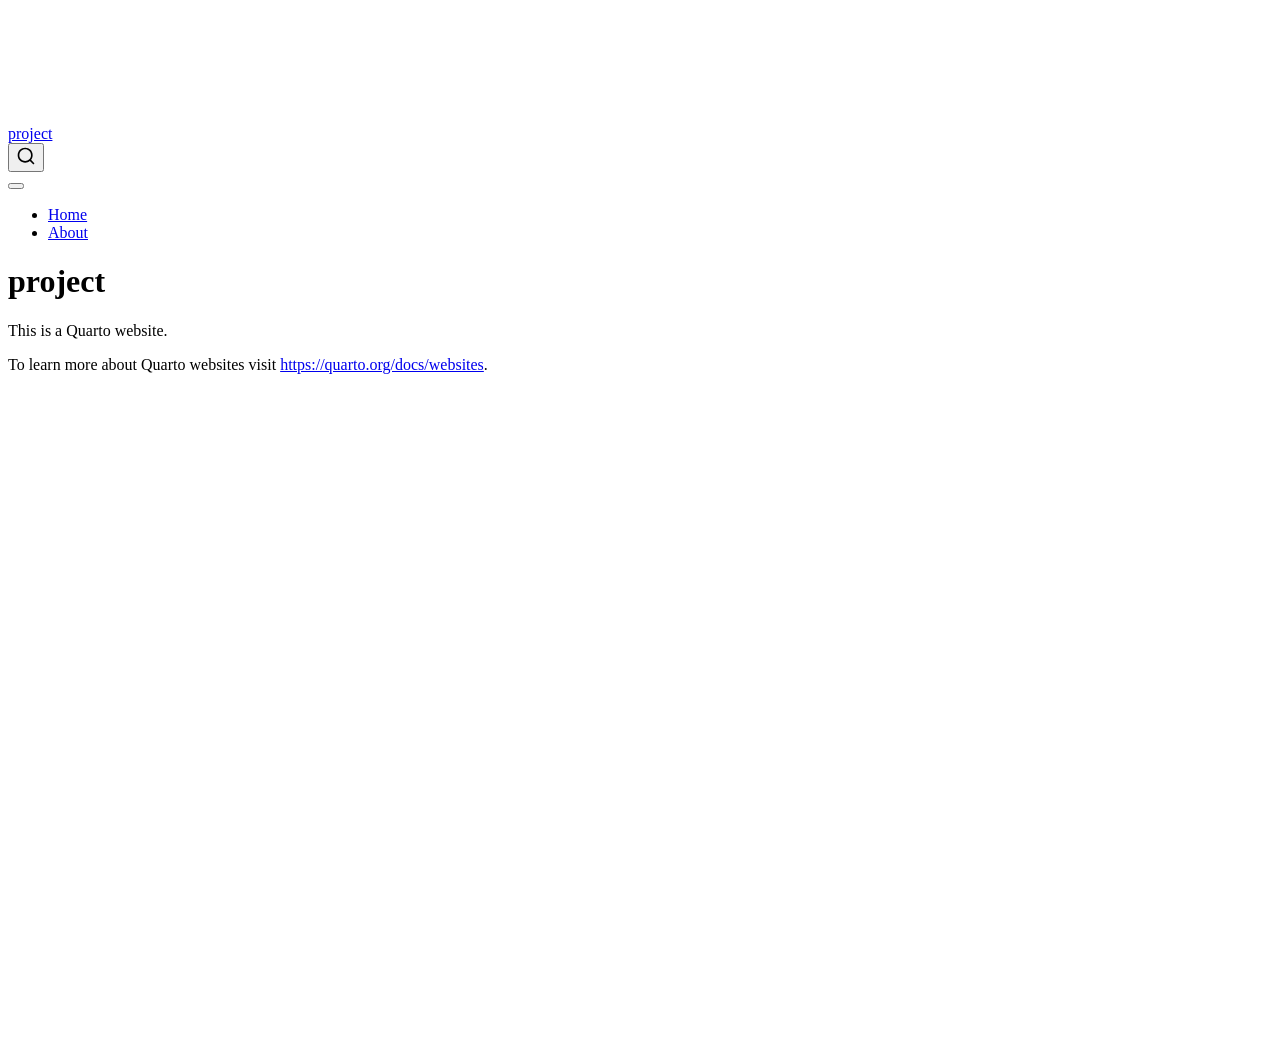
==== docs/index.html @ 8abe50e7 "inital commit" ====
<!DOCTYPE html>
<html xmlns="http://www.w3.org/1999/xhtml" lang="en" xml:lang="en"><head>

<meta charset="utf-8">
<meta name="generator" content="quarto-1.8.27">

<meta name="viewport" content="width=device-width, initial-scale=1.0, user-scalable=yes">


<title>project</title>
<style>
code{white-space: pre-wrap;}
span.smallcaps{font-variant: small-caps;}
div.columns{display: flex; gap: min(4vw, 1.5em);}
div.column{flex: auto; overflow-x: auto;}
div.hanging-indent{margin-left: 1.5em; text-indent: -1.5em;}
ul.task-list{list-style: none;}
ul.task-list li input[type="checkbox"] {
  width: 0.8em;
  margin: 0 0.8em 0.2em -1em; /* quarto-specific, see https://github.com/quarto-dev/quarto-cli/issues/4556 */ 
  vertical-align: middle;
}
</style>


<script src="site_libs/quarto-nav/quarto-nav.js"></script>
<script src="site_libs/quarto-nav/headroom.min.js"></script>
<script src="site_libs/clipboard/clipboard.min.js"></script>
<script src="site_libs/quarto-search/autocomplete.umd.js"></script>
<script src="site_libs/quarto-search/fuse.min.js"></script>
<script src="site_libs/quarto-search/quarto-search.js"></script>
<meta name="quarto:offset" content="./">
<script src="site_libs/quarto-html/quarto.js" type="module"></script>
<script src="site_libs/quarto-html/tabsets/tabsets.js" type="module"></script>
<script src="site_libs/quarto-html/axe/axe-check.js" type="module"></script>
<script src="site_libs/quarto-html/popper.min.js"></script>
<script src="site_libs/quarto-html/tippy.umd.min.js"></script>
<script src="site_libs/quarto-html/anchor.min.js"></script>
<link href="site_libs/quarto-html/tippy.css" rel="stylesheet">
<link href="site_libs/quarto-html/quarto-syntax-highlighting-ed96de9b727972fe78a7b5d16c58bf87.css" rel="stylesheet" id="quarto-text-highlighting-styles">
<script src="site_libs/bootstrap/bootstrap.min.js"></script>
<link href="site_libs/bootstrap/bootstrap-icons.css" rel="stylesheet">
<link href="site_libs/bootstrap/bootstrap-c82218b12ac0f327fa8bd7d074ce2147.min.css" rel="stylesheet" append-hash="true" id="quarto-bootstrap" data-mode="light">
<script id="quarto-search-options" type="application/json">{
  "location": "navbar",
  "copy-button": false,
  "collapse-after": 3,
  "panel-placement": "end",
  "type": "overlay",
  "limit": 50,
  "keyboard-shortcut": [
    "f",
    "/",
    "s"
  ],
  "show-item-context": false,
  "language": {
    "search-no-results-text": "No results",
    "search-matching-documents-text": "matching documents",
    "search-copy-link-title": "Copy link to search",
    "search-hide-matches-text": "Hide additional matches",
    "search-more-match-text": "more match in this document",
    "search-more-matches-text": "more matches in this document",
    "search-clear-button-title": "Clear",
    "search-text-placeholder": "",
    "search-detached-cancel-button-title": "Cancel",
    "search-submit-button-title": "Submit",
    "search-label": "Search"
  }
}</script>


<link rel="stylesheet" href="styles.css">
</head>

<body class="nav-fixed quarto-light">

<div id="quarto-search-results"></div>
  <header id="quarto-header" class="headroom fixed-top">
    <nav class="navbar navbar-expand-lg " data-bs-theme="dark">
      <div class="navbar-container container-fluid">
      <div class="navbar-brand-container mx-auto">
    <a class="navbar-brand" href="./index.html">
    <span class="navbar-title">project</span>
    </a>
  </div>
            <div id="quarto-search" class="" title="Search"></div>
          <button class="navbar-toggler" type="button" data-bs-toggle="collapse" data-bs-target="#navbarCollapse" aria-controls="navbarCollapse" role="menu" aria-expanded="false" aria-label="Toggle navigation" onclick="if (window.quartoToggleHeadroom) { window.quartoToggleHeadroom(); }">
  <span class="navbar-toggler-icon"></span>
</button>
          <div class="collapse navbar-collapse" id="navbarCollapse">
            <ul class="navbar-nav navbar-nav-scroll me-auto">
  <li class="nav-item">
    <a class="nav-link active" href="./index.html" aria-current="page"> 
<span class="menu-text">Home</span></a>
  </li>  
  <li class="nav-item">
    <a class="nav-link" href="./about.html"> 
<span class="menu-text">About</span></a>
  </li>  
</ul>
          </div> <!-- /navcollapse -->
            <div class="quarto-navbar-tools">
</div>
      </div> <!-- /container-fluid -->
    </nav>
</header>
<!-- content -->
<div id="quarto-content" class="quarto-container page-columns page-rows-contents page-layout-article page-navbar">
<!-- sidebar -->
<!-- margin-sidebar -->
    <div id="quarto-margin-sidebar" class="sidebar margin-sidebar zindex-bottom">
        
    </div>
<!-- main -->
<main class="content" id="quarto-document-content">

<header id="title-block-header" class="quarto-title-block default">
<div class="quarto-title">
<h1 class="title">project</h1>
</div>



<div class="quarto-title-meta">

    
  
    
  </div>
  


</header>


<p>This is a Quarto website.</p>
<p>To learn more about Quarto websites visit <a href="https://quarto.org/docs/websites" class="uri">https://quarto.org/docs/websites</a>.</p>



</main> <!-- /main -->
<script id="quarto-html-after-body" type="application/javascript">
  window.document.addEventListener("DOMContentLoaded", function (event) {
    const icon = "";
    const anchorJS = new window.AnchorJS();
    anchorJS.options = {
      placement: 'right',
      icon: icon
    };
    anchorJS.add('.anchored');
    const isCodeAnnotation = (el) => {
      for (const clz of el.classList) {
        if (clz.startsWith('code-annotation-')) {                     
          return true;
        }
      }
      return false;
    }
    const onCopySuccess = function(e) {
      // button target
      const button = e.trigger;
      // don't keep focus
      button.blur();
      // flash "checked"
      button.classList.add('code-copy-button-checked');
      var currentTitle = button.getAttribute("title");
      button.setAttribute("title", "Copied!");
      let tooltip;
      if (window.bootstrap) {
        button.setAttribute("data-bs-toggle", "tooltip");
        button.setAttribute("data-bs-placement", "left");
        button.setAttribute("data-bs-title", "Copied!");
        tooltip = new bootstrap.Tooltip(button, 
          { trigger: "manual", 
            customClass: "code-copy-button-tooltip",
            offset: [0, -8]});
        tooltip.show();    
      }
      setTimeout(function() {
        if (tooltip) {
          tooltip.hide();
          button.removeAttribute("data-bs-title");
          button.removeAttribute("data-bs-toggle");
          button.removeAttribute("data-bs-placement");
        }
        button.setAttribute("title", currentTitle);
        button.classList.remove('code-copy-button-checked');
      }, 1000);
      // clear code selection
      e.clearSelection();
    }
    const getTextToCopy = function(trigger) {
      const outerScaffold = trigger.parentElement.cloneNode(true);
      const codeEl = outerScaffold.querySelector('code');
      for (const childEl of codeEl.children) {
        if (isCodeAnnotation(childEl)) {
          childEl.remove();
        }
      }
      return codeEl.innerText;
    }
    const clipboard = new window.ClipboardJS('.code-copy-button:not([data-in-quarto-modal])', {
      text: getTextToCopy
    });
    clipboard.on('success', onCopySuccess);
    if (window.document.getElementById('quarto-embedded-source-code-modal')) {
      const clipboardModal = new window.ClipboardJS('.code-copy-button[data-in-quarto-modal]', {
        text: getTextToCopy,
        container: window.document.getElementById('quarto-embedded-source-code-modal')
      });
      clipboardModal.on('success', onCopySuccess);
    }
      var localhostRegex = new RegExp(/^(?:http|https):\/\/localhost\:?[0-9]*\//);
      var mailtoRegex = new RegExp(/^mailto:/);
        var filterRegex = new RegExp('/' + window.location.host + '/');
      var isInternal = (href) => {
          return filterRegex.test(href) || localhostRegex.test(href) || mailtoRegex.test(href);
      }
      // Inspect non-navigation links and adorn them if external
     var links = window.document.querySelectorAll('a[href]:not(.nav-link):not(.navbar-brand):not(.toc-action):not(.sidebar-link):not(.sidebar-item-toggle):not(.pagination-link):not(.no-external):not([aria-hidden]):not(.dropdown-item):not(.quarto-navigation-tool):not(.about-link)');
      for (var i=0; i<links.length; i++) {
        const link = links[i];
        if (!isInternal(link.href)) {
          // undo the damage that might have been done by quarto-nav.js in the case of
          // links that we want to consider external
          if (link.dataset.originalHref !== undefined) {
            link.href = link.dataset.originalHref;
          }
        }
      }
    function tippyHover(el, contentFn, onTriggerFn, onUntriggerFn) {
      const config = {
        allowHTML: true,
        maxWidth: 500,
        delay: 100,
        arrow: false,
        appendTo: function(el) {
            return el.parentElement;
        },
        interactive: true,
        interactiveBorder: 10,
        theme: 'quarto',
        placement: 'bottom-start',
      };
      if (contentFn) {
        config.content = contentFn;
      }
      if (onTriggerFn) {
        config.onTrigger = onTriggerFn;
      }
      if (onUntriggerFn) {
        config.onUntrigger = onUntriggerFn;
      }
      window.tippy(el, config); 
    }
    const noterefs = window.document.querySelectorAll('a[role="doc-noteref"]');
    for (var i=0; i<noterefs.length; i++) {
      const ref = noterefs[i];
      tippyHover(ref, function() {
        // use id or data attribute instead here
        let href = ref.getAttribute('data-footnote-href') || ref.getAttribute('href');
        try { href = new URL(href).hash; } catch {}
        const id = href.replace(/^#\/?/, "");
        const note = window.document.getElementById(id);
        if (note) {
          return note.innerHTML;
        } else {
          return "";
        }
      });
    }
    const xrefs = window.document.querySelectorAll('a.quarto-xref');
    const processXRef = (id, note) => {
      // Strip column container classes
      const stripColumnClz = (el) => {
        el.classList.remove("page-full", "page-columns");
        if (el.children) {
          for (const child of el.children) {
            stripColumnClz(child);
          }
        }
      }
      stripColumnClz(note)
      if (id === null || id.startsWith('sec-')) {
        // Special case sections, only their first couple elements
        const container = document.createElement("div");
        if (note.children && note.children.length > 2) {
          container.appendChild(note.children[0].cloneNode(true));
          for (let i = 1; i < note.children.length; i++) {
            const child = note.children[i];
            if (child.tagName === "P" && child.innerText === "") {
              continue;
            } else {
              container.appendChild(child.cloneNode(true));
              break;
            }
          }
          if (window.Quarto?.typesetMath) {
            window.Quarto.typesetMath(container);
          }
          return container.innerHTML
        } else {
          if (window.Quarto?.typesetMath) {
            window.Quarto.typesetMath(note);
          }
          return note.innerHTML;
        }
      } else {
        // Remove any anchor links if they are present
        const anchorLink = note.querySelector('a.anchorjs-link');
        if (anchorLink) {
          anchorLink.remove();
        }
        if (window.Quarto?.typesetMath) {
          window.Quarto.typesetMath(note);
        }
        if (note.classList.contains("callout")) {
          return note.outerHTML;
        } else {
          return note.innerHTML;
        }
      }
    }
    for (var i=0; i<xrefs.length; i++) {
      const xref = xrefs[i];
      tippyHover(xref, undefined, function(instance) {
        instance.disable();
        let url = xref.getAttribute('href');
        let hash = undefined; 
        if (url.startsWith('#')) {
          hash = url;
        } else {
          try { hash = new URL(url).hash; } catch {}
        }
        if (hash) {
          const id = hash.replace(/^#\/?/, "");
          const note = window.document.getElementById(id);
          if (note !== null) {
            try {
              const html = processXRef(id, note.cloneNode(true));
              instance.setContent(html);
            } finally {
              instance.enable();
              instance.show();
            }
          } else {
            // See if we can fetch this
            fetch(url.split('#')[0])
            .then(res => res.text())
            .then(html => {
              const parser = new DOMParser();
              const htmlDoc = parser.parseFromString(html, "text/html");
              const note = htmlDoc.getElementById(id);
              if (note !== null) {
                const html = processXRef(id, note);
                instance.setContent(html);
              } 
            }).finally(() => {
              instance.enable();
              instance.show();
            });
          }
        } else {
          // See if we can fetch a full url (with no hash to target)
          // This is a special case and we should probably do some content thinning / targeting
          fetch(url)
          .then(res => res.text())
          .then(html => {
            const parser = new DOMParser();
            const htmlDoc = parser.parseFromString(html, "text/html");
            const note = htmlDoc.querySelector('main.content');
            if (note !== null) {
              // This should only happen for chapter cross references
              // (since there is no id in the URL)
              // remove the first header
              if (note.children.length > 0 && note.children[0].tagName === "HEADER") {
                note.children[0].remove();
              }
              const html = processXRef(null, note);
              instance.setContent(html);
            } 
          }).finally(() => {
            instance.enable();
            instance.show();
          });
        }
      }, function(instance) {
      });
    }
        let selectedAnnoteEl;
        const selectorForAnnotation = ( cell, annotation) => {
          let cellAttr = 'data-code-cell="' + cell + '"';
          let lineAttr = 'data-code-annotation="' +  annotation + '"';
          const selector = 'span[' + cellAttr + '][' + lineAttr + ']';
          return selector;
        }
        const selectCodeLines = (annoteEl) => {
          const doc = window.document;
          const targetCell = annoteEl.getAttribute("data-target-cell");
          const targetAnnotation = annoteEl.getAttribute("data-target-annotation");
          const annoteSpan = window.document.querySelector(selectorForAnnotation(targetCell, targetAnnotation));
          const lines = annoteSpan.getAttribute("data-code-lines").split(",");
          const lineIds = lines.map((line) => {
            return targetCell + "-" + line;
          })
          let top = null;
          let height = null;
          let parent = null;
          if (lineIds.length > 0) {
              //compute the position of the single el (top and bottom and make a div)
              const el = window.document.getElementById(lineIds[0]);
              top = el.offsetTop;
              height = el.offsetHeight;
              parent = el.parentElement.parentElement;
            if (lineIds.length > 1) {
              const lastEl = window.document.getElementById(lineIds[lineIds.length - 1]);
              const bottom = lastEl.offsetTop + lastEl.offsetHeight;
              height = bottom - top;
            }
            if (top !== null && height !== null && parent !== null) {
              // cook up a div (if necessary) and position it 
              let div = window.document.getElementById("code-annotation-line-highlight");
              if (div === null) {
                div = window.document.createElement("div");
                div.setAttribute("id", "code-annotation-line-highlight");
                div.style.position = 'absolute';
                parent.appendChild(div);
              }
              div.style.top = top - 2 + "px";
              div.style.height = height + 4 + "px";
              div.style.left = 0;
              let gutterDiv = window.document.getElementById("code-annotation-line-highlight-gutter");
              if (gutterDiv === null) {
                gutterDiv = window.document.createElement("div");
                gutterDiv.setAttribute("id", "code-annotation-line-highlight-gutter");
                gutterDiv.style.position = 'absolute';
                const codeCell = window.document.getElementById(targetCell);
                const gutter = codeCell.querySelector('.code-annotation-gutter');
                gutter.appendChild(gutterDiv);
              }
              gutterDiv.style.top = top - 2 + "px";
              gutterDiv.style.height = height + 4 + "px";
            }
            selectedAnnoteEl = annoteEl;
          }
        };
        const unselectCodeLines = () => {
          const elementsIds = ["code-annotation-line-highlight", "code-annotation-line-highlight-gutter"];
          elementsIds.forEach((elId) => {
            const div = window.document.getElementById(elId);
            if (div) {
              div.remove();
            }
          });
          selectedAnnoteEl = undefined;
        };
          // Handle positioning of the toggle
      window.addEventListener(
        "resize",
        throttle(() => {
          elRect = undefined;
          if (selectedAnnoteEl) {
            selectCodeLines(selectedAnnoteEl);
          }
        }, 10)
      );
      function throttle(fn, ms) {
      let throttle = false;
      let timer;
        return (...args) => {
          if(!throttle) { // first call gets through
              fn.apply(this, args);
              throttle = true;
          } else { // all the others get throttled
              if(timer) clearTimeout(timer); // cancel #2
              timer = setTimeout(() => {
                fn.apply(this, args);
                timer = throttle = false;
              }, ms);
          }
        };
      }
        // Attach click handler to the DT
        const annoteDls = window.document.querySelectorAll('dt[data-target-cell]');
        for (const annoteDlNode of annoteDls) {
          annoteDlNode.addEventListener('click', (event) => {
            const clickedEl = event.target;
            if (clickedEl !== selectedAnnoteEl) {
              unselectCodeLines();
              const activeEl = window.document.querySelector('dt[data-target-cell].code-annotation-active');
              if (activeEl) {
                activeEl.classList.remove('code-annotation-active');
              }
              selectCodeLines(clickedEl);
              clickedEl.classList.add('code-annotation-active');
            } else {
              // Unselect the line
              unselectCodeLines();
              clickedEl.classList.remove('code-annotation-active');
            }
          });
        }
    const findCites = (el) => {
      const parentEl = el.parentElement;
      if (parentEl) {
        const cites = parentEl.dataset.cites;
        if (cites) {
          return {
            el,
            cites: cites.split(' ')
          };
        } else {
          return findCites(el.parentElement)
        }
      } else {
        return undefined;
      }
    };
    var bibliorefs = window.document.querySelectorAll('a[role="doc-biblioref"]');
    for (var i=0; i<bibliorefs.length; i++) {
      const ref = bibliorefs[i];
      const citeInfo = findCites(ref);
      if (citeInfo) {
        tippyHover(citeInfo.el, function() {
          var popup = window.document.createElement('div');
          citeInfo.cites.forEach(function(cite) {
            var citeDiv = window.document.createElement('div');
            citeDiv.classList.add('hanging-indent');
            citeDiv.classList.add('csl-entry');
            var biblioDiv = window.document.getElementById('ref-' + cite);
            if (biblioDiv) {
              citeDiv.innerHTML = biblioDiv.innerHTML;
            }
            popup.appendChild(citeDiv);
          });
          return popup.innerHTML;
        });
      }
    }
  });
  </script>
</div> <!-- /content -->




</body></html>
---- docs/site_libs/quarto-html/tippy.css ----
.tippy-box[data-animation=fade][data-state=hidden]{opacity:0}[data-tippy-root]{max-width:calc(100vw - 10px)}.tippy-box{position:relative;background-color:#333;color:#fff;border-radius:4px;font-size:14px;line-height:1.4;white-space:normal;outline:0;transition-property:transform,visibility,opacity}.tippy-box[data-placement^=top]>.tippy-arrow{bottom:0}.tippy-box[data-placement^=top]>.tippy-arrow:before{bottom:-7px;left:0;border-width:8px 8px 0;border-top-color:initial;transform-origin:center top}.tippy-box[data-placement^=bottom]>.tippy-arrow{top:0}.tippy-box[data-placement^=bottom]>.tippy-arrow:before{top:-7px;left:0;border-width:0 8px 8px;border-bottom-color:initial;transform-origin:center bottom}.tippy-box[data-placement^=left]>.tippy-arrow{right:0}.tippy-box[data-placement^=left]>.tippy-arrow:before{border-width:8px 0 8px 8px;border-left-color:initial;right:-7px;transform-origin:center left}.tippy-box[data-placement^=right]>.tippy-arrow{left:0}.tippy-box[data-placement^=right]>.tippy-arrow:before{left:-7px;border-width:8px 8px 8px 0;border-right-color:initial;transform-origin:center right}.tippy-box[data-inertia][data-state=visible]{transition-timing-function:cubic-bezier(.54,1.5,.38,1.11)}.tippy-arrow{width:16px;height:16px;color:#333}.tippy-arrow:before{content:"";position:absolute;border-color:transparent;border-style:solid}.tippy-content{position:relative;padding:5px 9px;z-index:1}
---- docs/site_libs/quarto-html/quarto-syntax-highlighting-ed96de9b727972fe78a7b5d16c58bf87.css ----
/* quarto syntax highlight colors */
:root {
  --quarto-hl-ot-color: #003B4F;
  --quarto-hl-at-color: #657422;
  --quarto-hl-ss-color: #20794D;
  --quarto-hl-an-color: #5E5E5E;
  --quarto-hl-fu-color: #4758AB;
  --quarto-hl-st-color: #20794D;
  --quarto-hl-cf-color: #003B4F;
  --quarto-hl-op-color: #5E5E5E;
  --quarto-hl-er-color: #AD0000;
  --quarto-hl-bn-color: #AD0000;
  --quarto-hl-al-color: #AD0000;
  --quarto-hl-va-color: #111111;
  --quarto-hl-bu-color: inherit;
  --quarto-hl-ex-color: inherit;
  --quarto-hl-pp-color: #AD0000;
  --quarto-hl-in-color: #5E5E5E;
  --quarto-hl-vs-color: #20794D;
  --quarto-hl-wa-color: #5E5E5E;
  --quarto-hl-do-color: #5E5E5E;
  --quarto-hl-im-color: #00769E;
  --quarto-hl-ch-color: #20794D;
  --quarto-hl-dt-color: #AD0000;
  --quarto-hl-fl-color: #AD0000;
  --quarto-hl-co-color: #5E5E5E;
  --quarto-hl-cv-color: #5E5E5E;
  --quarto-hl-cn-color: #8f5902;
  --quarto-hl-sc-color: #5E5E5E;
  --quarto-hl-dv-color: #AD0000;
  --quarto-hl-kw-color: #003B4F;
}

/* other quarto variables */
:root {
  --quarto-font-monospace: SFMono-Regular, Menlo, Monaco, Consolas, "Liberation Mono", "Courier New", monospace;
}

/* syntax highlight based on Pandoc's rules */
pre > code.sourceCode > span {
  color: #003B4F;
}

code.sourceCode > span {
  color: #003B4F;
}

div.sourceCode,
div.sourceCode pre.sourceCode {
  color: #003B4F;
}

/* Normal */
code span {
  color: #003B4F;
}

/* Alert */
code span.al {
  color: #AD0000;
  font-style: inherit;
}

/* Annotation */
code span.an {
  color: #5E5E5E;
  font-style: inherit;
}

/* Attribute */
code span.at {
  color: #657422;
  font-style: inherit;
}

/* BaseN */
code span.bn {
  color: #AD0000;
  font-style: inherit;
}

/* BuiltIn */
code span.bu {
  font-style: inherit;
}

/* ControlFlow */
code span.cf {
  color: #003B4F;
  font-weight: bold;
  font-style: inherit;
}

/* Char */
code span.ch {
  color: #20794D;
  font-style: inherit;
}

/* Constant */
code span.cn {
  color: #8f5902;
  font-style: inherit;
}

/* Comment */
code span.co {
  color: #5E5E5E;
  font-style: inherit;
}

/* CommentVar */
code span.cv {
  color: #5E5E5E;
  font-style: italic;
}

/* Documentation */
code span.do {
  color: #5E5E5E;
  font-style: italic;
}

/* DataType */
code span.dt {
  color: #AD0000;
  font-style: inherit;
}

/* DecVal */
code span.dv {
  color: #AD0000;
  font-style: inherit;
}

/* Error */
code span.er {
  color: #AD0000;
  font-style: inherit;
}

/* Extension */
code span.ex {
  font-style: inherit;
}

/* Float */
code span.fl {
  color: #AD0000;
  font-style: inherit;
}

/* Function */
code span.fu {
  color: #4758AB;
  font-style: inherit;
}

/* Import */
code span.im {
  color: #00769E;
  font-style: inherit;
}

/* Information */
code span.in {
  color: #5E5E5E;
  font-style: inherit;
}

/* Keyword */
code span.kw {
  color: #003B4F;
  font-weight: bold;
  font-style: inherit;
}

/* Operator */
code span.op {
  color: #5E5E5E;
  font-style: inherit;
}

/* Other */
code span.ot {
  color: #003B4F;
  font-style: inherit;
}

/* Preprocessor */
code span.pp {
  color: #AD0000;
  font-style: inherit;
}

/* SpecialChar */
code span.sc {
  color: #5E5E5E;
  font-style: inherit;
}

/* SpecialString */
code span.ss {
  color: #20794D;
  font-style: inherit;
}

/* String */
code span.st {
  color: #20794D;
  font-style: inherit;
}

/* Variable */
code span.va {
  color: #111111;
  font-style: inherit;
}

/* VerbatimString */
code span.vs {
  color: #20794D;
  font-style: inherit;
}

/* Warning */
code span.wa {
  color: #5E5E5E;
  font-style: italic;
}

.prevent-inlining {
  content: "</";
}

/*# sourceMappingURL=0920dd6d7437995b8cdf7429764427b1.css.map */
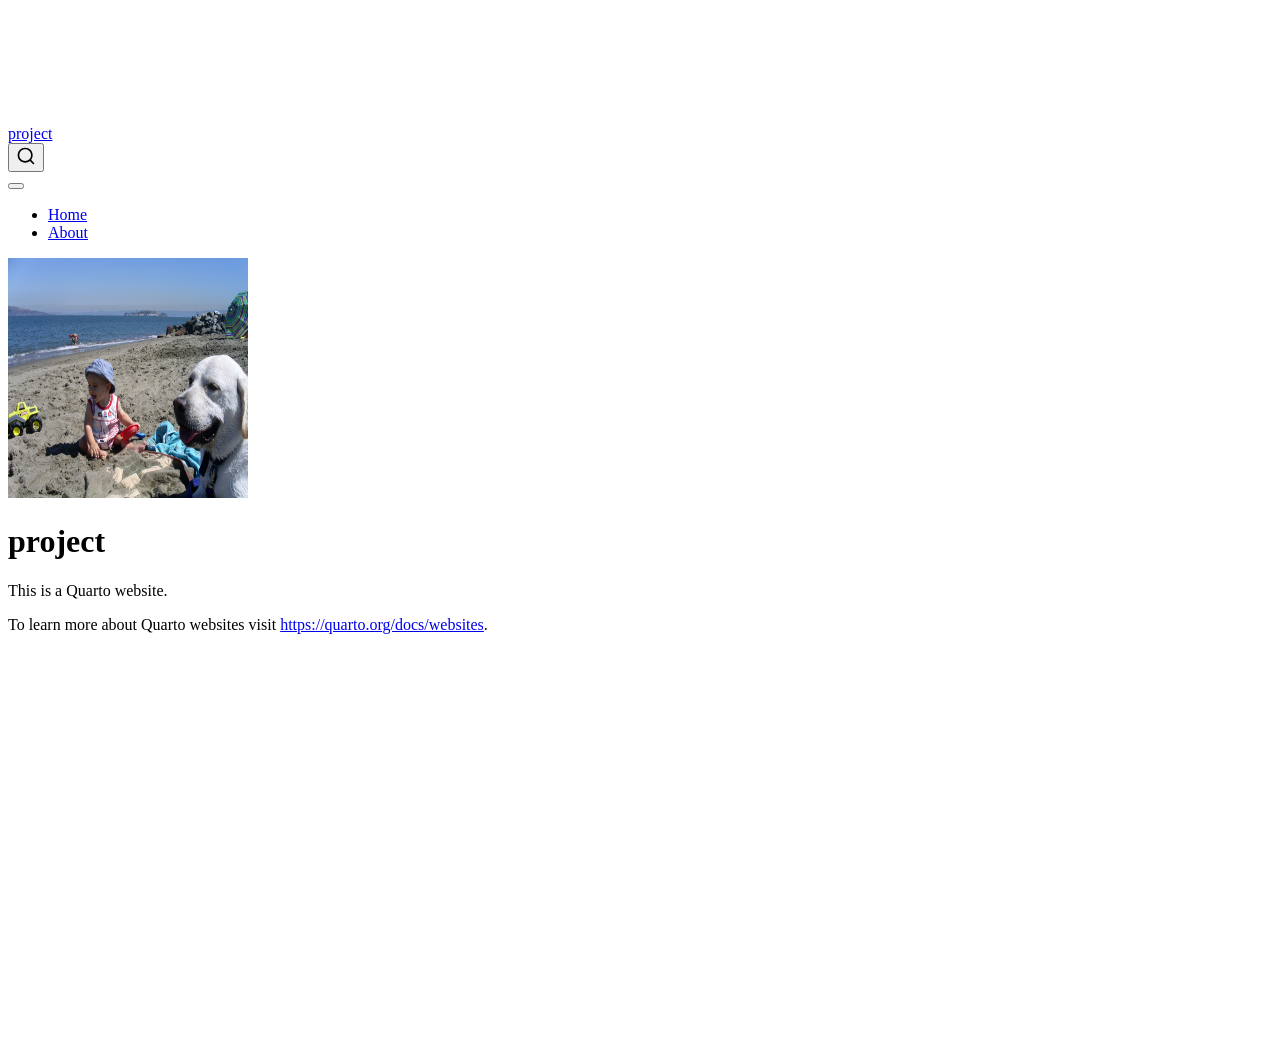
==== commit caae3ab5: "formatting image" ====
--- a/docs/index.html
+++ b/docs/index.html
@@ -35,7 +35,6 @@
 <script src="site_libs/quarto-html/axe/axe-check.js" type="module"></script>
 <script src="site_libs/quarto-html/popper.min.js"></script>
 <script src="site_libs/quarto-html/tippy.umd.min.js"></script>
-<script src="site_libs/quarto-html/anchor.min.js"></script>
 <link href="site_libs/quarto-html/tippy.css" rel="stylesheet">
 <link href="site_libs/quarto-html/quarto-syntax-highlighting-ed96de9b727972fe78a7b5d16c58bf87.css" rel="stylesheet" id="quarto-text-highlighting-styles">
 <script src="site_libs/bootstrap/bootstrap.min.js"></script>
@@ -73,7 +72,7 @@
 <link rel="stylesheet" href="styles.css">
 </head>
 
-<body class="nav-fixed quarto-light">
+<body class="nav-fixed fullcontent quarto-light">
 
 <div id="quarto-search-results"></div>
   <header id="quarto-header" class="headroom fixed-top">
@@ -109,46 +108,27 @@
 <div id="quarto-content" class="quarto-container page-columns page-rows-contents page-layout-article page-navbar">
 <!-- sidebar -->
 <!-- margin-sidebar -->
-    <div id="quarto-margin-sidebar" class="sidebar margin-sidebar zindex-bottom">
-        
-    </div>
+    
 <!-- main -->
-<main class="content" id="quarto-document-content">
-
-<header id="title-block-header" class="quarto-title-block default">
+<div class="quarto-about-jolla">
+  <img src="images/IMG_0314.JPG" class="about-image
+  round " style="height: 15em; width: 15em;">
+ <header id="title-block-header" class="quarto-title-block default">
 <div class="quarto-title">
 <h1 class="title">project</h1>
 </div>
-
-
-
 <div class="quarto-title-meta">
-
-    
-  
-    
   </div>
-  
-
-
-</header>
-
-
+</header><main class="content" id="quarto-document-content">
 <p>This is a Quarto website.</p>
 <p>To learn more about Quarto websites visit <a href="https://quarto.org/docs/websites" class="uri">https://quarto.org/docs/websites</a>.</p>
 
 
-
-</main> <!-- /main -->
+</main>  
+</div>
+ <!-- /main -->
 <script id="quarto-html-after-body" type="application/javascript">
   window.document.addEventListener("DOMContentLoaded", function (event) {
-    const icon = "";
-    const anchorJS = new window.AnchorJS();
-    anchorJS.options = {
-      placement: 'right',
-      icon: icon
-    };
-    anchorJS.add('.anchored');
     const isCodeAnnotation = (el) => {
       for (const clz of el.classList) {
         if (clz.startsWith('code-annotation-')) {                     
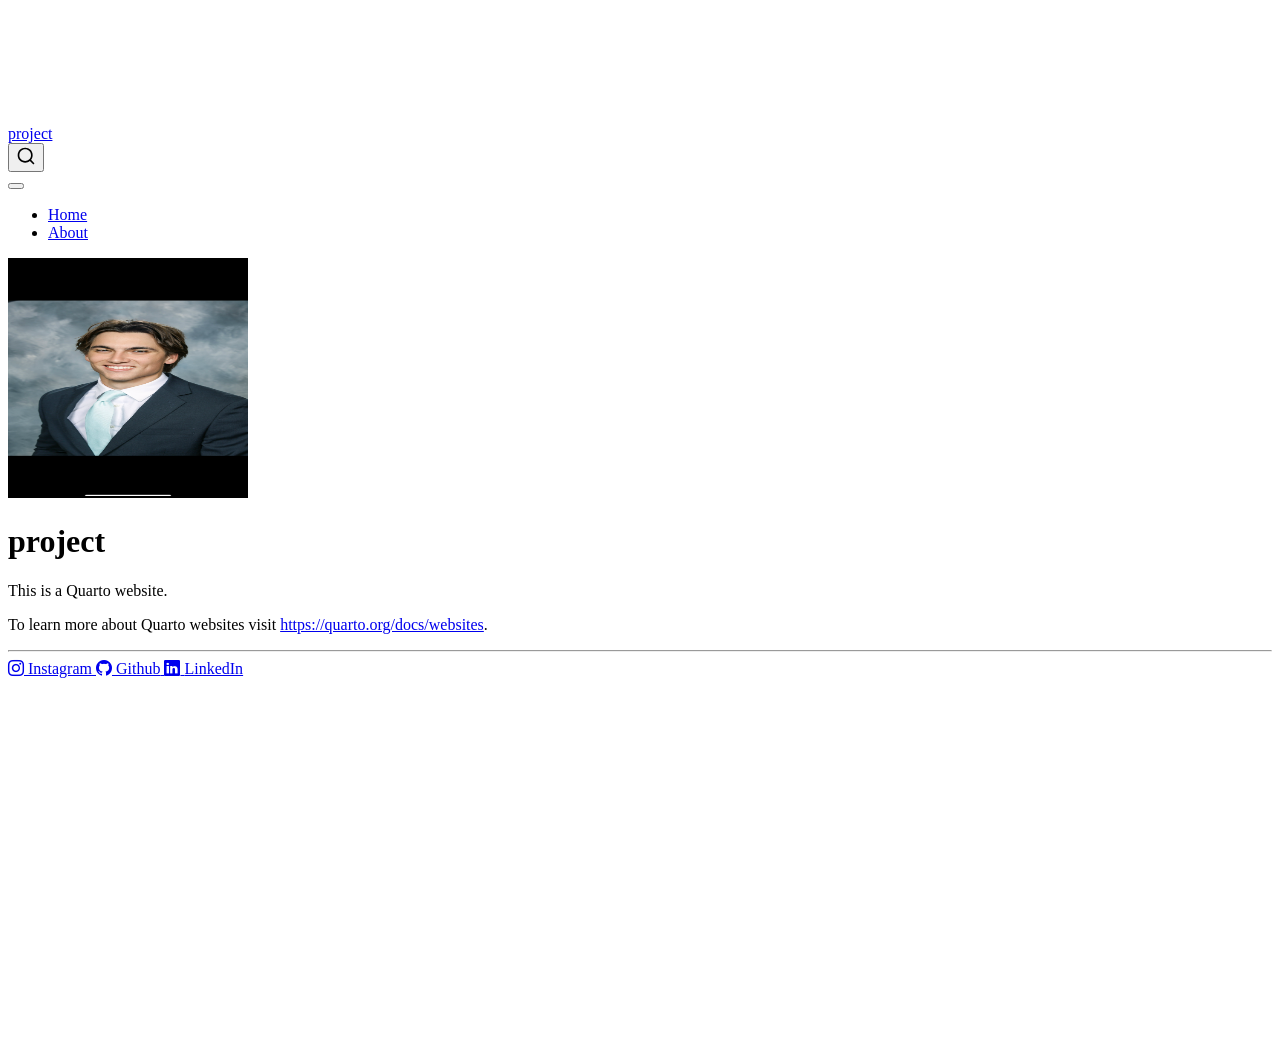
==== commit 37653f15: "changed immage, added links" ====
--- a/docs/index.html
+++ b/docs/index.html
@@ -111,7 +111,7 @@
     
 <!-- main -->
 <div class="quarto-about-jolla">
-  <img src="images/IMG_0314.JPG" class="about-image
+  <img src="images/IMG_3170.PNG" class="about-image
   round " style="height: 15em; width: 15em;">
  <header id="title-block-header" class="quarto-title-block default">
 <div class="quarto-title">
@@ -124,7 +124,22 @@
 <p>To learn more about Quarto websites visit <a href="https://quarto.org/docs/websites" class="uri">https://quarto.org/docs/websites</a>.</p>
 
 
-</main>  
+</main> 
+  <hr class="about-sep">
+   <div class="about-links">
+  <a href="https://www.instagram.com/connerrob24/" class="about-link" rel="" target="">
+    <i class="bi bi-instagram"></i>
+     <span class="about-link-text">Instagram</span>
+  </a>
+  <a href="https://github.com/connerrob24/" class="about-link" rel="" target="">
+    <i class="bi bi-github"></i>
+     <span class="about-link-text">Github</span>
+  </a>
+  <a href="https://www.linkedin.com/in/conner-robertson-3297532b8/" class="about-link" rel="" target="">
+    <i class="bi bi-linkedin"></i>
+     <span class="about-link-text">LinkedIn</span>
+  </a>
+</div>
 </div>
  <!-- /main -->
 <script id="quarto-html-after-body" type="application/javascript">
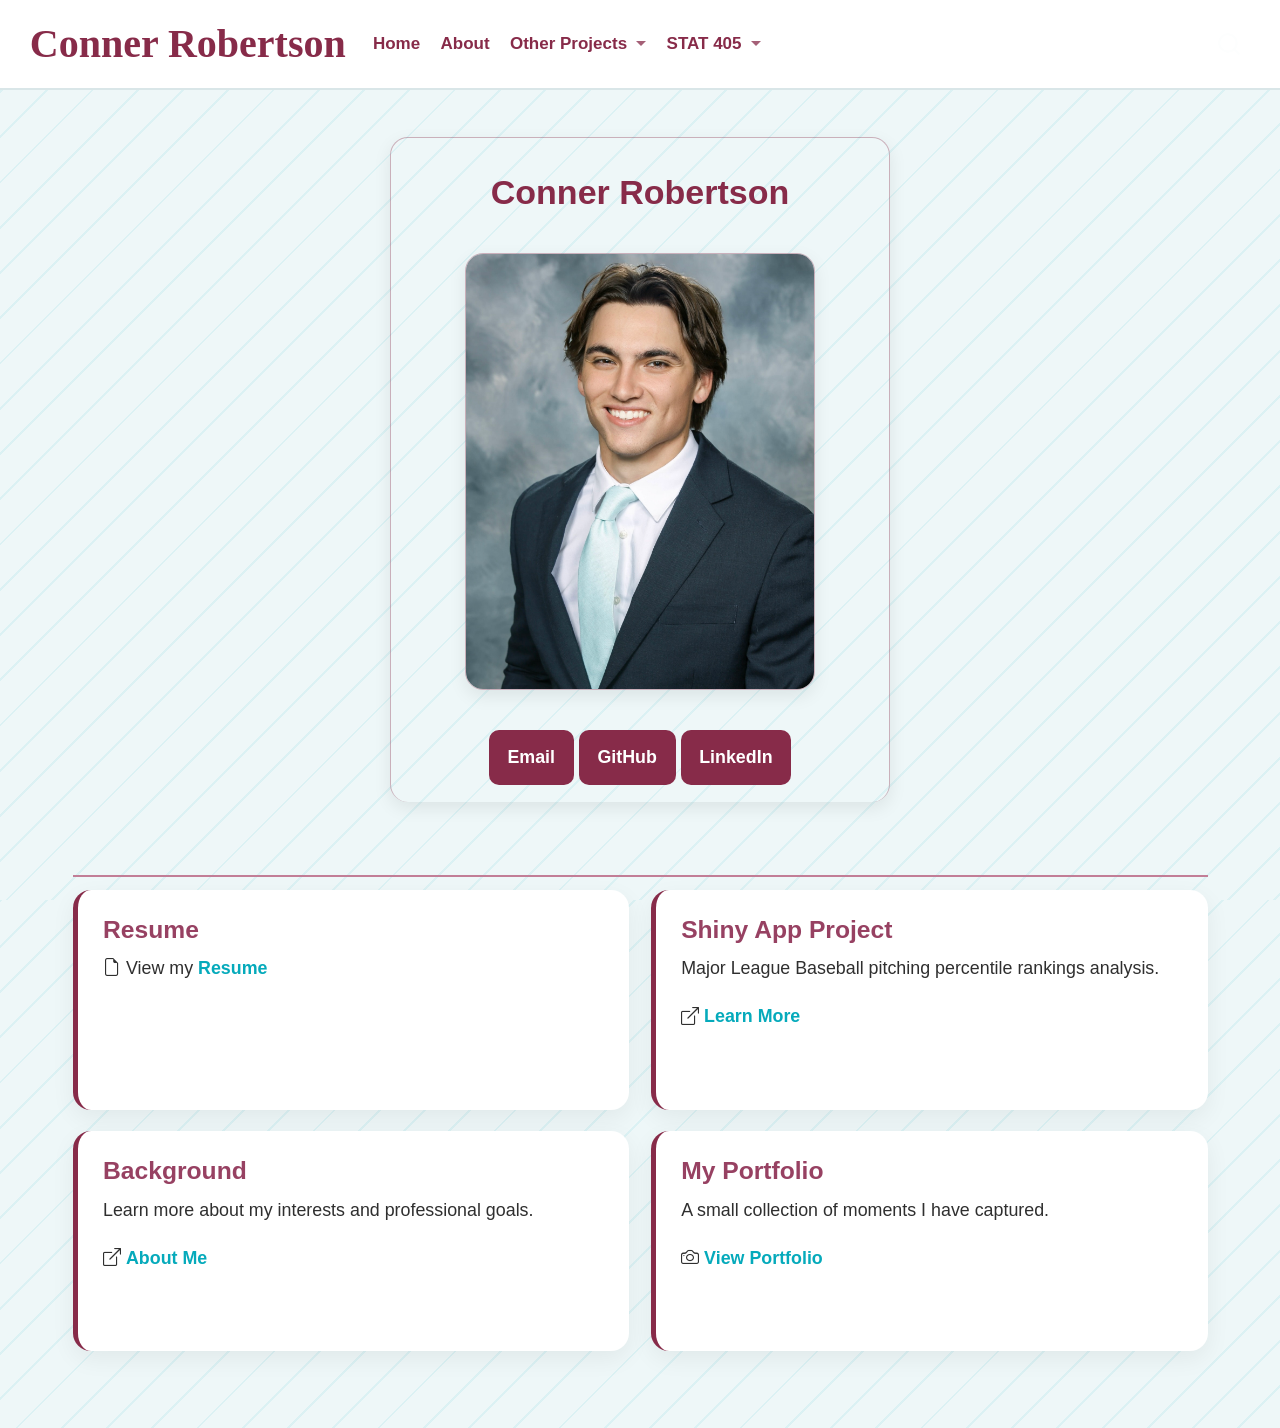
==== commit cb93978e: "commiting everything" ====
--- a/docs/index.html
+++ b/docs/index.html
@@ -7,7 +7,7 @@
 <meta name="viewport" content="width=device-width, initial-scale=1.0, user-scalable=yes">
 
 
-<title>project</title>
+<title>Conner Robertson</title>
 <style>
 code{white-space: pre-wrap;}
 span.smallcaps{font-variant: small-caps;}
@@ -35,11 +35,12 @@
 <script src="site_libs/quarto-html/axe/axe-check.js" type="module"></script>
 <script src="site_libs/quarto-html/popper.min.js"></script>
 <script src="site_libs/quarto-html/tippy.umd.min.js"></script>
+<script src="site_libs/quarto-html/anchor.min.js"></script>
 <link href="site_libs/quarto-html/tippy.css" rel="stylesheet">
 <link href="site_libs/quarto-html/quarto-syntax-highlighting-ed96de9b727972fe78a7b5d16c58bf87.css" rel="stylesheet" id="quarto-text-highlighting-styles">
 <script src="site_libs/bootstrap/bootstrap.min.js"></script>
 <link href="site_libs/bootstrap/bootstrap-icons.css" rel="stylesheet">
-<link href="site_libs/bootstrap/bootstrap-c82218b12ac0f327fa8bd7d074ce2147.min.css" rel="stylesheet" append-hash="true" id="quarto-bootstrap" data-mode="light">
+<link href="site_libs/bootstrap/bootstrap-82bd6119df2bf4ab524fef438a105040.min.css" rel="stylesheet" append-hash="true" id="quarto-bootstrap" data-mode="light">
 <script id="quarto-search-options" type="application/json">{
   "location": "navbar",
   "copy-button": false,
@@ -72,7 +73,7 @@
 <link rel="stylesheet" href="styles.css">
 </head>
 
-<body class="nav-fixed fullcontent quarto-light">
+<body class="nav-fixed quarto-light">
 
 <div id="quarto-search-results"></div>
   <header id="quarto-header" class="headroom fixed-top">
@@ -80,7 +81,7 @@
       <div class="navbar-container container-fluid">
       <div class="navbar-brand-container mx-auto">
     <a class="navbar-brand" href="./index.html">
-    <span class="navbar-title">project</span>
+    <span class="navbar-title">Conner Robertson</span>
     </a>
   </div>
             <div id="quarto-search" class="" title="Search"></div>
@@ -97,6 +98,32 @@
     <a class="nav-link" href="./about.html"> 
 <span class="menu-text">About</span></a>
   </li>  
+  <li class="nav-item dropdown ">
+    <a class="nav-link dropdown-toggle" href="#" id="nav-menu-other-projects" role="link" data-bs-toggle="dropdown" aria-expanded="false">
+ <span class="menu-text">Other Projects</span>
+    </a>
+    <ul class="dropdown-menu" aria-labelledby="nav-menu-other-projects">    
+        <li>
+    <a class="dropdown-item" href="./tr_project.html">
+ <span class="dropdown-text">Timber Rattlers Practicum</span></a>
+  </li>  
+        <li>
+    <a class="dropdown-item" href="./bus_model.html">
+ <span class="dropdown-text">Business &amp; Entrepreneurship UPI Model</span></a>
+  </li>  
+    </ul>
+  </li>
+  <li class="nav-item dropdown ">
+    <a class="nav-link dropdown-toggle" href="#" id="nav-menu-stat-405" role="link" data-bs-toggle="dropdown" aria-expanded="false">
+ <span class="menu-text">STAT 405</span>
+    </a>
+    <ul class="dropdown-menu" aria-labelledby="nav-menu-stat-405">    
+        <li>
+    <a class="dropdown-item" href="./sql_project.html">
+ <span class="dropdown-text">SQL Database</span></a>
+  </li>  
+    </ul>
+  </li>
 </ul>
           </div> <!-- /navcollapse -->
             <div class="quarto-navbar-tools">
@@ -105,45 +132,60 @@
     </nav>
 </header>
 <!-- content -->
-<div id="quarto-content" class="quarto-container page-columns page-rows-contents page-layout-article page-navbar">
+<div id="quarto-content" class="quarto-container page-columns page-rows-contents page-layout-full page-navbar">
 <!-- sidebar -->
 <!-- margin-sidebar -->
     
 <!-- main -->
-<div class="quarto-about-jolla">
-  <img src="images/IMG_3170.PNG" class="about-image
-  round " style="height: 15em; width: 15em;">
- <header id="title-block-header" class="quarto-title-block default">
-<div class="quarto-title">
-<h1 class="title">project</h1>
+<main class="content column-page" id="quarto-document-content"><header id="title-block-header" class="quarto-title-block"></header>
+
+
+
+
+<section id="home-name" class="level1 top-hero">
+<h1>Conner Robertson</h1>
+<p><img src="images/IMG_3170.jpeg" class="profile-photo img-fluid"></p>
+<div class="button-row">
+<p><a href="mailto:robertco@lawrence.edu" class="home-btn">Email</a> <a href="https://github.com/connerrob24/" class="home-btn" target="_blank">GitHub</a> <a href="https://www.linkedin.com/in/conner-robertson-3297532b8/" class="home-btn" target="_blank">LinkedIn</a></p>
 </div>
-<div class="quarto-title-meta">
-  </div>
-</header><main class="content" id="quarto-document-content">
-<p>This is a Quarto website.</p>
-<p>To learn more about Quarto websites visit <a href="https://quarto.org/docs/websites" class="uri">https://quarto.org/docs/websites</a>.</p>
-
-
-</main> 
-  <hr class="about-sep">
-   <div class="about-links">
-  <a href="https://www.instagram.com/connerrob24/" class="about-link" rel="" target="">
-    <i class="bi bi-instagram"></i>
-     <span class="about-link-text">Instagram</span>
-  </a>
-  <a href="https://github.com/connerrob24/" class="about-link" rel="" target="">
-    <i class="bi bi-github"></i>
-     <span class="about-link-text">Github</span>
-  </a>
-  <a href="https://www.linkedin.com/in/conner-robertson-3297532b8/" class="about-link" rel="" target="">
-    <i class="bi bi-linkedin"></i>
-     <span class="about-link-text">LinkedIn</span>
-  </a>
+</section>
+<section id="section" class="level2">
+<h2 class="anchored" data-anchor-id="section"></h2>
+<div class="project-grid">
+<section id="resume" class="level3 project-card">
+<h3 class="anchored" data-anchor-id="resume">Resume</h3>
+<p><i class="bi bi-file-earmark"></i> View my <a href="https://drive.google.com/file/d/1v8BbmGckoAS4CYBgHNIV4Q_UR9RSjBW_/view?usp=sharing" target="_blank">Resume</a></p>
+</section>
+<section id="shiny-app-project" class="level3 project-card">
+<h3 class="anchored" data-anchor-id="shiny-app-project">Shiny App Project</h3>
+<p>Major League Baseball pitching percentile rankings analysis.</p>
+<p><i class="bi bi-box-arrow-up-right"></i> <a href="https://jxajm8-conner-robertson.shinyapps.io/project/" target="_blank">Learn More</a></p>
+</section>
+<section id="background" class="level3 project-card">
+<h3 class="anchored" data-anchor-id="background">Background</h3>
+<p>Learn more about my interests and professional goals.</p>
+<p><i class="bi bi-box-arrow-up-right"></i> <a href="./about.html" target="_blank">About Me</a></p>
+</section>
+<section id="my-portfolio" class="level3 project-card static-card">
+<h3 class="anchored" data-anchor-id="my-portfolio">My Portfolio</h3>
+<p>A small collection of moments I have captured.</p>
+<p><i class="bi bi-camera"></i> <a href="./photography.html" target="_blank">View Portfolio</a></p>
+</section>
 </div>
-</div>
- <!-- /main -->
+
+
+</section>
+
+</main> <!-- /main -->
 <script id="quarto-html-after-body" type="application/javascript">
   window.document.addEventListener("DOMContentLoaded", function (event) {
+    const icon = "";
+    const anchorJS = new window.AnchorJS();
+    anchorJS.options = {
+      placement: 'right',
+      icon: icon
+    };
+    anchorJS.add('.anchored');
     const isCodeAnnotation = (el) => {
       for (const clz of el.classList) {
         if (clz.startsWith('code-annotation-')) {                     
--- a/docs/styles.css
+++ b/docs/styles.css
@@ -0,0 +1,389 @@
+/* css styles */
+
+body {
+  background-color: #eef7f8;
+  background-image:
+    repeating-linear-gradient(
+      135deg,
+      rgba(5, 170, 187, 0.08) 0px,
+      rgba(5, 170, 187, 0.08) 2px,
+      transparent 2px,
+      transparent 32px
+    );
+
+  color: #2f2f2f;
+  font-family: "Segoe UI", Tahoma, Geneva, Verdana, sans-serif;
+}
+
+/* TOC section color change*/
+.sidebar nav[role="doc-toc"] ul > li > a.active,
+.sidebar nav[role="doc-toc"] ul > li > ul > li > a.active {
+  color: #872b49 !important;
+  border-left: 1px solid #872b49 !important;
+}
+
+/* Make TOC text bigger */
+#quarto-margin-sidebar .nav-link,
+#TOC .nav-link,
+.sidebar nav[role="doc-toc"] a {
+  font-size: 1rem !important;
+  padding-top: 0.40rem !important;
+  padding-bottom: 0.40rem !important;
+}
+
+.tighter-list {
+  padding-left: 0.5em; /* Adjust this value */
+}
+
+/* Navbar */
+.navbar {
+  background-color: #ffffff !important;
+  border-bottom: 2px solid #d9e6e8;
+}
+
+.navbar-brand{
+  font-family: 'Borel', serif;
+  font-size: 40px !important;
+}
+
+.navbar-brand,
+.navbar .nav-link {
+  color: #872b49 !important;
+  font-weight: 600;
+}
+
+.navbar .nav-link:hover,
+.navbar-brand:hover {
+  color: #05aabb !important;
+}
+
+.navbar .dropdown-menu{
+  width: 375px;
+  background-color: white;
+  box-shadow: 0 6px 18px rgba(0, 0, 0, 0.08);
+  padding: 0.8rem 0;
+}
+
+.navbar .dropdown-item{
+  color: #101010;
+  font-weight: 200;
+  font-size: 1rem;
+  text-decoration: none;
+}
+
+.navbar .dropdown-item:hover,
+.navbar .dropdown-item:focus {
+  background-color: #eef7f8;
+}
+
+/* Headings */
+h1, h2, h3 {
+  font-weight: 700;
+}
+
+h1 {
+  color: #872b49;
+  text-align: center;
+  margin-top: 1rem;
+}
+
+h2 {
+  color: #872b49;
+  margin-top: 2rem;
+  margin-bottom: 0.75rem;
+  border-bottom: 2px solid #c27e97;
+  padding-bottom: 0.3rem;
+}
+
+h3 {
+  color: #c27e97;
+}
+
+/* Text */
+p {
+  line-height: 1.75;
+  font-size: 1.05rem;
+  margin-bottom: 1rem;
+}
+
+ul {
+  line-height: 1.7;
+}
+
+/* Links */
+a {
+  color: #05aabb;
+  text-decoration: none;
+  font-weight: 600;
+}
+
+a:hover {
+  color: #872b49;
+  text-decoration: underline;
+}
+
+/* Home/about block image */
+div.quarto-about-jolla .about-image {
+  border: 4px solid #872b49;
+  border-radius: 10px !important;
+  box-shadow: 0 6px 18px rgba(0, 0, 0, 0.15);
+}
+
+/* Home/about block buttons */
+div.quarto-about-jolla .about-links .about-link,
+div.quarto-about-trestles .about-entity .about-link {
+  color: white !important;
+  background-color: #872b49;
+  border-radius: 8px;
+  padding: 0.45em 0.9em;
+  text-decoration: none;
+  border: none;
+}
+
+div.quarto-about-jolla .about-links .about-link:hover,
+div.quarto-about-trestles .about-entity .about-link:hover {
+  background-color: #c27e97;
+  color: white !important;
+}
+
+/* Hero section */
+.hero-section {
+  margin-top: 2rem;
+  padding: 1.25rem 1.5rem;
+  background: linear-gradient(135deg, rgba(5,170,187,0.10), rgba(135,43,73,0.10));
+  border-left: 5px solid #872b49;
+  border-radius: 10px;
+  font-size: 1.08rem;
+  line-height: 1.7;
+}
+
+/* Existing image style */
+.profile-pic {
+  display: block;
+  width: 100%;
+  max-width: 420px;
+  margin: 0 auto 1.25rem auto;
+  border-radius: 14px;
+  box-shadow: 0 6px 18px black;
+}
+
+.tr-project-card {
+  border-radius: 14px;  
+  box-shadow: 0 2.5px 9px black;
+}
+
+.top-hero {
+  max-width: 500px;
+  margin: 0 auto 2rem auto;
+  padding: 1rem 1rem 1.25rem 1rem;
+  border: 1px solid rgba(135, 43, 73, 0.35);
+  border-radius: 18px;
+  box-shadow: 0 6px 18px rgba(0, 0, 0, 0.08);
+  text-align: center;
+}
+
+/* Homepage image */
+.profile-photo {
+  display: block;
+  width: 100%;
+  max-width: 350px;
+  margin: 40px auto 25px auto;
+  border: 1px solid rgba(135, 43, 73, 0.35);
+  border-radius: 18px;
+  box-shadow: 0 6px 18px rgba(0, 0, 0, 0.08);
+}
+
+/* Homepage title */
+#home-name {
+  color: #872b49;
+  text-align: center;
+  font-size: 2.8rem;
+  font-weight: 800;
+  margin-top: 0.25rem;
+  margin-bottom: 1rem;
+  border-bottom: none;
+  padding-bottom: 0;
+}
+
+/* Homepage button row */
+.button-row {
+  display: flex;
+  justify-content: center;
+  gap: 0.75rem;
+  flex-wrap: wrap;
+  margin: 40px auto 10px auto;
+}
+
+.home-btn {
+  display: inline-block;
+  background: #872b49;
+  color: white !important;
+  text-decoration: none;
+  padding: 0.7rem 1.1rem;
+  border-radius: 10px;
+  font-weight: 600;
+  transition: transform 0.2s ease, opacity 0.2s ease, box-shadow 0.2s ease;
+}
+
+.home-btn:hover {
+  transform: translateY(-2px);
+  opacity: 0.95;
+  color: white !important;
+  text-decoration: none;
+  box-shadow: 0 6px 14px rgba(0, 0, 0, 0.12);
+}
+
+/* Featured work box */
+.feature-card {
+  background: #f7f5f6;
+  border-radius: 18px;
+  padding: 1.5rem;
+  margin-bottom: 1.25rem;
+  box-shadow: 0 8px 24px rgba(0, 0, 0, 0.06);
+}
+
+.feature-card h2 {
+  color: #872b49;
+  margin-top: 0;
+  margin-bottom: 0.5rem;
+  border-bottom: none;
+  padding-bottom: 0;
+  text-align: center;
+}
+
+.feature-card p {
+  text-align: center;
+  margin-bottom: 0;
+}
+
+/* Project cards grid */
+.project-grid {
+  display: grid;
+  grid-template-columns: 1fr 1fr;
+  gap: 1.25rem;
+}
+
+.project-card {
+  background: white;
+  border-radius: 18px;
+  padding: 1.5rem;
+  box-shadow: 0 8px 24px rgba(0, 0, 0, 0.06);
+  border-left: 5px solid #872b49;
+  min-height: 220px;
+  transition: transform 0.2s ease, box-shadow 0.2s ease;
+}
+
+.project-card:hover {
+  transform: translateY(-4px);
+  box-shadow: 0 14px 28px rgba(0, 0, 0, 0.10);
+}
+
+.project-card h3 {
+  color: #8c2d52;
+  margin-top: 0;
+  margin-bottom: 0.5rem;
+}
+
+.project-card a {
+  font-weight: 700;
+}
+
+/* Responsive */
+@media (max-width: 900px) {
+  .project-grid {
+    grid-template-columns: 1fr;
+  }
+}
+
+  #home-name {
+    font-size: 2.2rem;
+    text-align: center;
+  }
+  
+/* Portfolio Page */
+.photo-intro {
+  text-align: center;
+  margin: 2rem auto;
+}
+
+.photo-mosaic {
+  display: grid;
+  grid-template-columns: repeat(4, 1fr);
+  grid-auto-rows: 180px;
+  gap: 1.25rem;
+  width: 85vw;
+  max-width: 1200px;
+  margin: 2rem auto 4rem auto;
+}
+
+.photo-item {
+  overflow: hidden;
+  border-radius: 18px;
+  box-shadow: 0 8px 24px rgba(0, 0, 0, 0.14);
+}
+
+.photo-item img {
+  width: 100%;
+  height: 100%;
+  object-fit: cover;
+  cursor: pointer;
+  transition: transform 0.25s ease, filter 0.25s ease;
+}
+
+.photo-item img:hover {
+  transform: scale(1.05);
+  filter: brightness(0.9);
+}
+
+.photo-item.tall {
+  grid-row: span 2;
+}
+
+.photo-item.wide {
+  grid-column: span 2;
+}
+
+/* Custom layout tweaks */
+.photo-item:nth-child(1) {
+  grid-column: span 2;
+}
+
+.photo-item:nth-child(4) {
+  grid-column: span 1;
+}
+
+.photo-item:nth-child(7) {
+  grid-column: span 1;
+}
+
+#image-lightbox {
+  display: none;
+  position: fixed;
+  inset: 0;
+  background: rgba(238, 247, 248, 0.9);
+  backdrop-filter: blur(6px);
+  z-index: 9999;
+  justify-content: center;
+  align-items: center;
+}
+
+#image-lightbox img {
+  max-width: 78vw;
+  max-height: 78vh;
+  border-radius: 18px;
+  box-shadow: 0 18px 50px rgba(0, 0, 0, 0.3);
+}
+
+@media (max-width: 900px) {
+  .photo-mosaic {
+    grid-template-columns: 1fr 1fr;
+    width: 92vw;
+  }
+
+  .photo-item,
+  .photo-item.tall,
+  .photo-item.wide {
+    grid-column: span 1;
+    grid-row: span 1;
+  }
+}
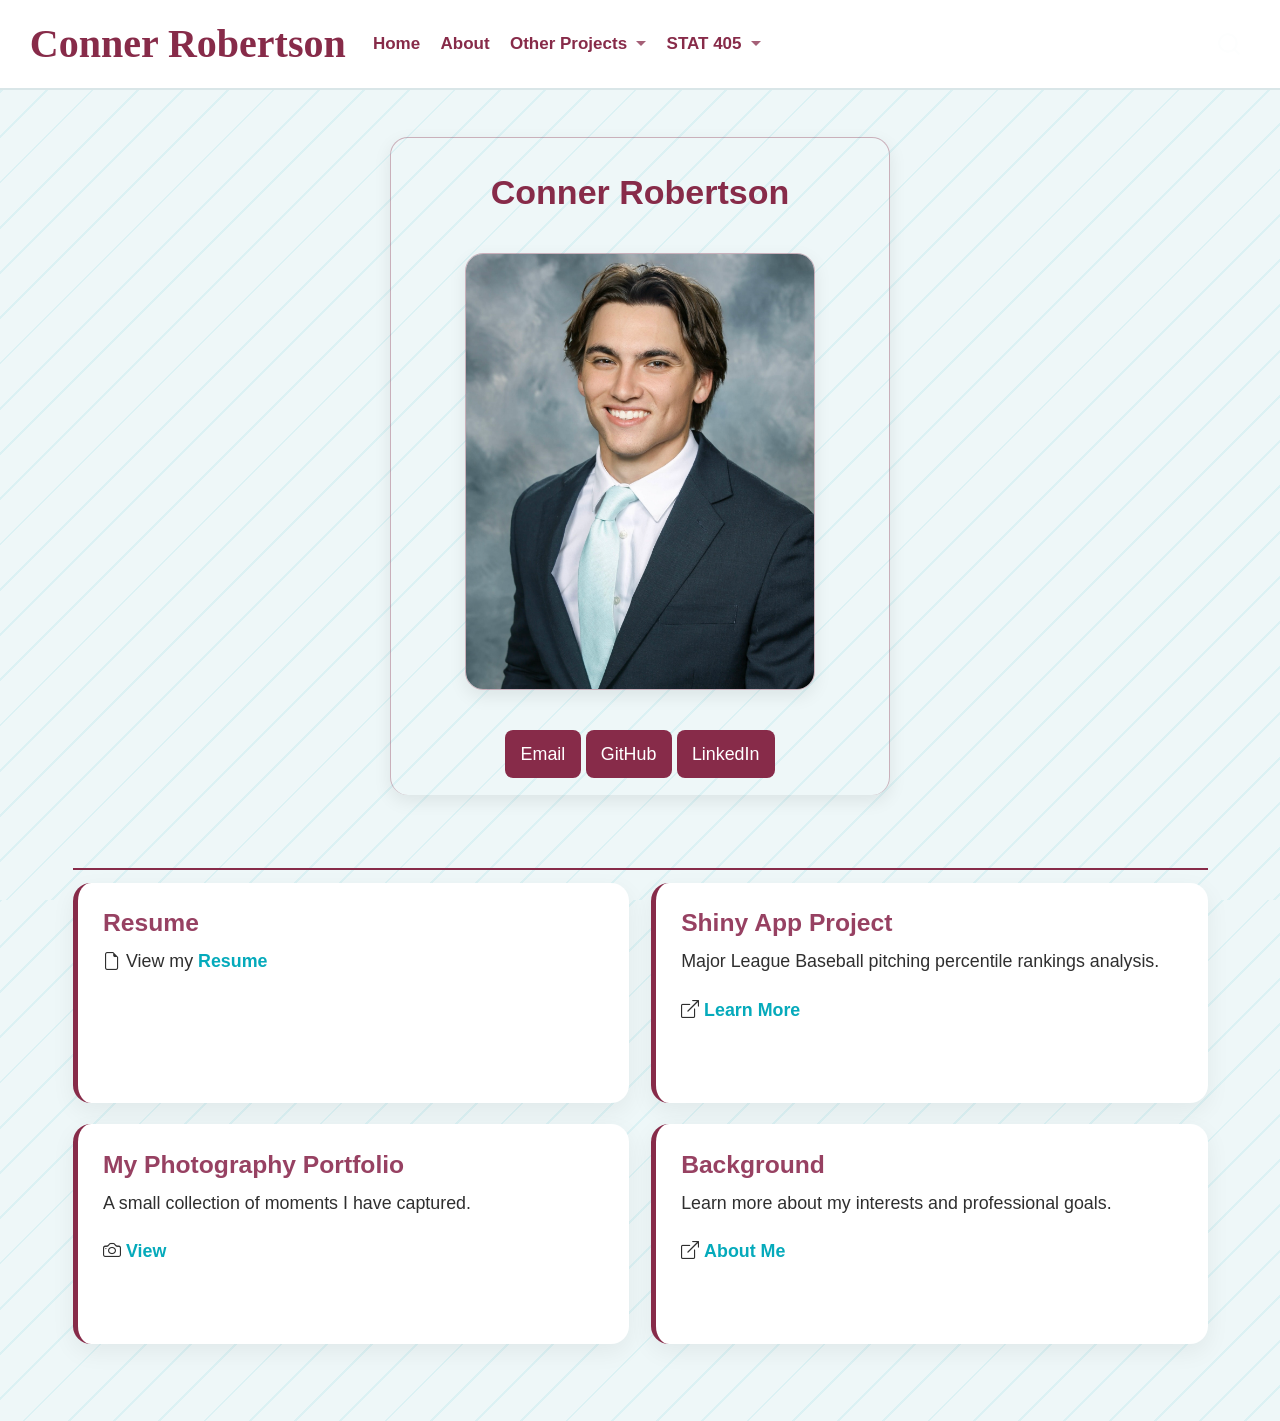
==== commit 39e9a15b: "large commit" ====
--- a/docs/index.html
+++ b/docs/index.html
@@ -122,6 +122,14 @@
     <a class="dropdown-item" href="./sql_project.html">
  <span class="dropdown-text">SQL Database</span></a>
   </li>  
+        <li>
+    <a class="dropdown-item" href="./text_analysis.html">
+ <span class="dropdown-text">Text Analysis</span></a>
+  </li>  
+        <li>
+    <a class="dropdown-item" href="./package.html">
+ <span class="dropdown-text">Webgem Package</span></a>
+  </li>  
     </ul>
   </li>
 </ul>
@@ -161,15 +169,15 @@
 <p>Major League Baseball pitching percentile rankings analysis.</p>
 <p><i class="bi bi-box-arrow-up-right"></i> <a href="https://jxajm8-conner-robertson.shinyapps.io/project/" target="_blank">Learn More</a></p>
 </section>
+<section id="my-photography-portfolio" class="level3 project-card static-card">
+<h3 class="anchored" data-anchor-id="my-photography-portfolio">My Photography Portfolio</h3>
+<p>A small collection of moments I have captured.</p>
+<p><i class="bi bi-camera"></i> <a href="./photography.html" target="_blank">View</a></p>
+</section>
 <section id="background" class="level3 project-card">
 <h3 class="anchored" data-anchor-id="background">Background</h3>
 <p>Learn more about my interests and professional goals.</p>
 <p><i class="bi bi-box-arrow-up-right"></i> <a href="./about.html" target="_blank">About Me</a></p>
-</section>
-<section id="my-portfolio" class="level3 project-card static-card">
-<h3 class="anchored" data-anchor-id="my-portfolio">My Portfolio</h3>
-<p>A small collection of moments I have captured.</p>
-<p><i class="bi bi-camera"></i> <a href="./photography.html" target="_blank">View Portfolio</a></p>
 </section>
 </div>
 
--- a/docs/styles.css
+++ b/docs/styles.css
@@ -22,6 +22,11 @@
   border-left: 1px solid #872b49 !important;
 }
 
+/* Tab color for panel-tabset */
+.panel-tabset .nav-tabs .nav-link {
+  color: black;
+}
+
 /* Make TOC text bigger */
 #quarto-margin-sidebar .nav-link,
 #TOC .nav-link,
@@ -35,6 +40,18 @@
   padding-left: 0.5em; /* Adjust this value */
 }
 
+.page-logo {
+  position: fixed;
+  top: 115px;
+  left: 25px;
+  width: 180px;
+  height: auto;
+  z-index: 10;
+  border: 1px solid white;
+  border-radius: 18px;
+  box-shadow: 0 2px 8px rgba(0, 0, 0, 0.08);
+}
+
 /* Navbar */
 .navbar {
   background-color: #ffffff !important;
@@ -74,29 +91,25 @@
 .navbar .dropdown-item:hover,
 .navbar .dropdown-item:focus {
   background-color: #eef7f8;
-}
-
-/* Headings */
-h1, h2, h3 {
-  font-weight: 700;
-}
+} 
 
 h1 {
   color: #872b49;
   text-align: center;
   margin-top: 1rem;
 }
+
 
 h2 {
   color: #872b49;
   margin-top: 2rem;
   margin-bottom: 0.75rem;
-  border-bottom: 2px solid #c27e97;
+  border-bottom: 2px solid #872b49;
   padding-bottom: 0.3rem;
 }
 
 h3 {
-  color: #c27e97;
+  color: #872b49;
 }
 
 /* Text */
@@ -109,6 +122,7 @@
 ul {
   line-height: 1.7;
 }
+
 
 /* Links */
 a {
@@ -146,6 +160,15 @@
   color: white !important;
 }
 
+/* Make cards in grids the same height */
+.grid {
+  align-items: stretch;
+}
+
+.grid .card {
+  height: 100%;
+}
+
 /* Hero section */
 .hero-section {
   margin-top: 2rem;
@@ -168,8 +191,8 @@
 }
 
 .tr-project-card {
-  border-radius: 14px;  
-  box-shadow: 0 2.5px 9px black;
+  border-radius: 12px;  
+  box-shadow: 0 1px 4px black;
 }
 
 .top-hero {
@@ -219,9 +242,9 @@
   background: #872b49;
   color: white !important;
   text-decoration: none;
-  padding: 0.7rem 1.1rem;
-  border-radius: 10px;
-  font-weight: 600;
+  padding: 0.5rem 0.9rem;
+  border-radius: 8px;
+  font-weight: 540;
   transition: transform 0.2s ease, opacity 0.2s ease, box-shadow 0.2s ease;
 }
 
@@ -231,6 +254,35 @@
   color: white !important;
   text-decoration: none;
   box-shadow: 0 6px 14px rgba(0, 0, 0, 0.12);
+}
+
+.card {
+  padding: 1.25rem;
+  border-radius: 12px;
+  border: 1px solid #ddd;
+  box-shadow: 0 4px 12px rgba(0, 0, 0, 0.07);
+  background-color: white;
+  margin-bottom: 1rem;
+}
+
+.stat-card {
+  text-align: center;
+}
+
+.stat-card h3 {
+  font-size: 1.8rem;
+  color: #1f4e79;
+  margin-bottom: 0.5rem;
+}
+
+.text-center {
+  text-align: center;
+}
+
+.page-logo {
+  max-width: 220px;
+  display: block;
+  margin-bottom: 1.5rem;
 }
 
 /* Featured work box */
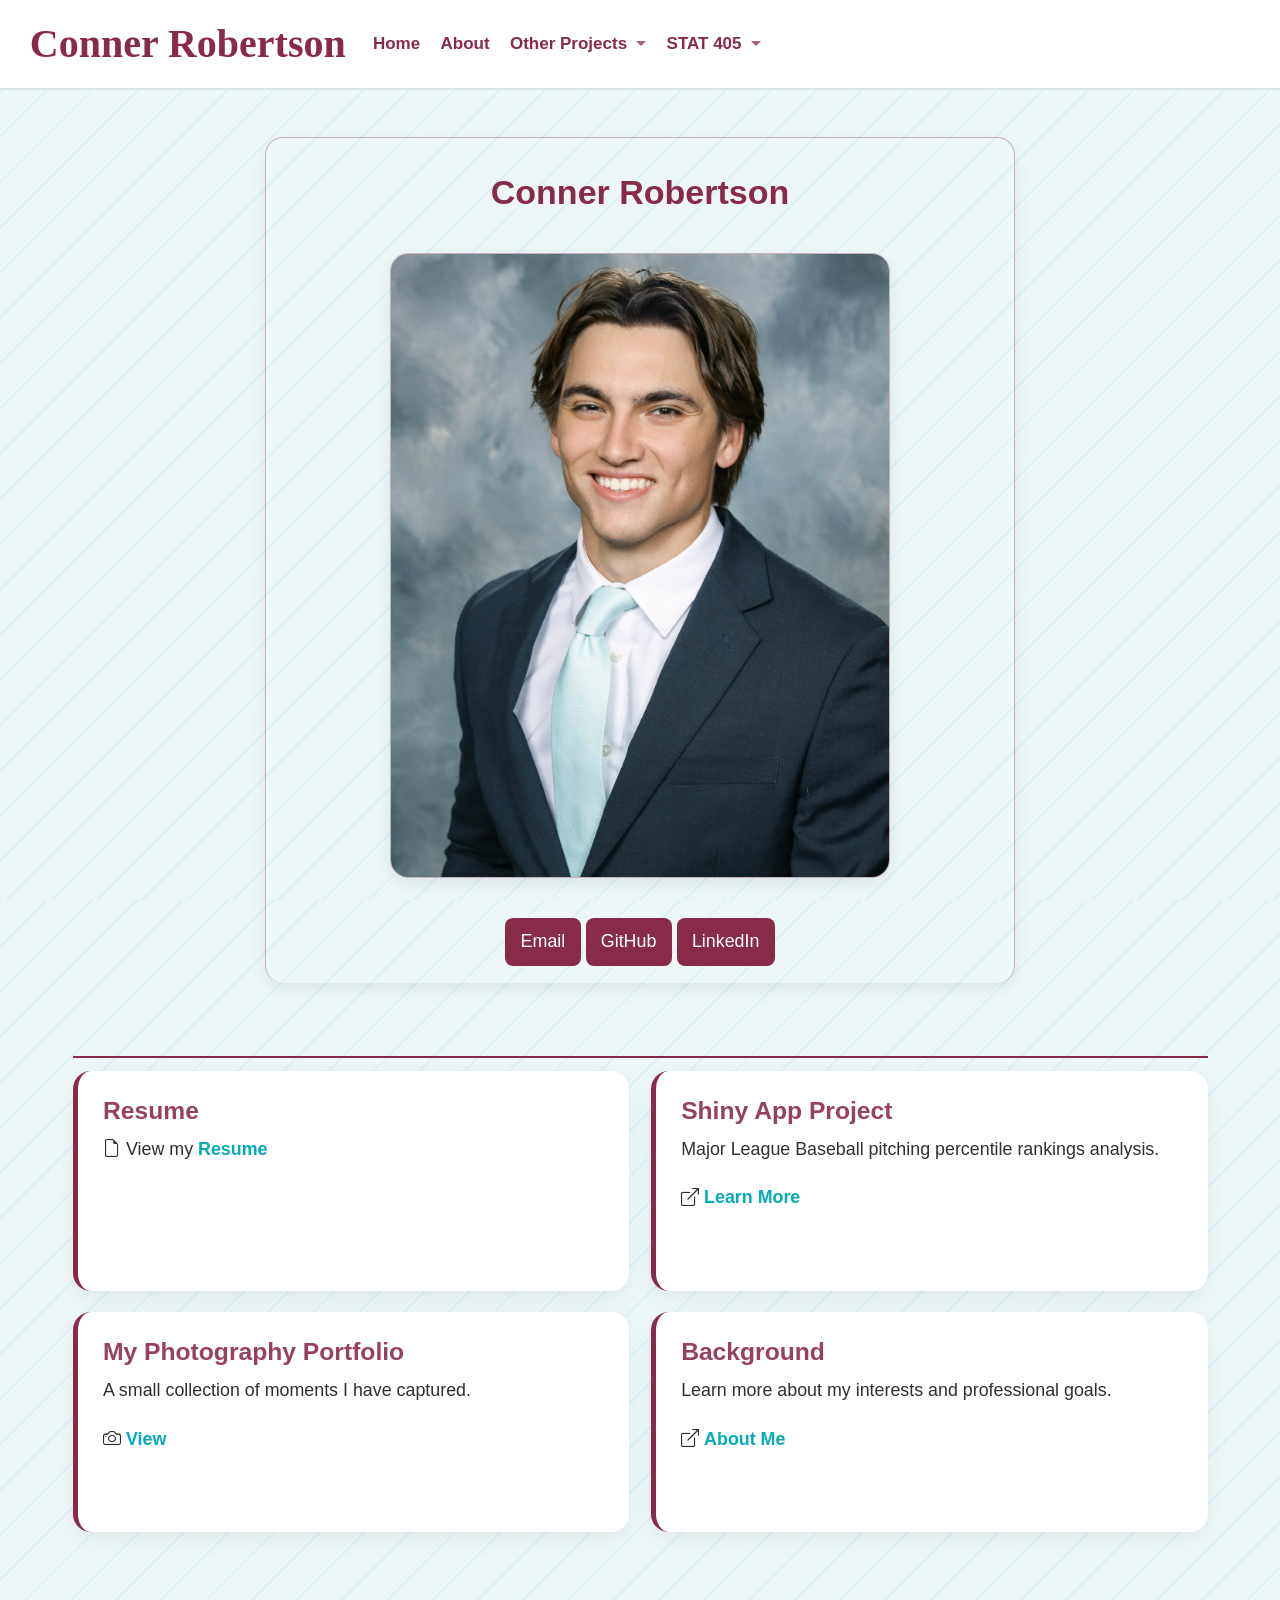
==== commit c5346308: "commitment" ====
--- a/docs/index.html
+++ b/docs/index.html
@@ -130,6 +130,10 @@
     <a class="dropdown-item" href="./package.html">
  <span class="dropdown-text">Webgem Package</span></a>
   </li>  
+        <li>
+    <a class="dropdown-item" href="./poster.html">
+ <span class="dropdown-text">KFYO Poster Project</span></a>
+  </li>  
     </ul>
   </li>
 </ul>
--- a/docs/styles.css
+++ b/docs/styles.css
@@ -196,7 +196,7 @@
 }
 
 .top-hero {
-  max-width: 500px;
+  max-width: 750px;
   margin: 0 auto 2rem auto;
   padding: 1rem 1rem 1.25rem 1rem;
   border: 1px solid rgba(135, 43, 73, 0.35);
@@ -209,7 +209,7 @@
 .profile-photo {
   display: block;
   width: 100%;
-  max-width: 350px;
+  max-width: 500px;
   margin: 40px auto 25px auto;
   border: 1px solid rgba(135, 43, 73, 0.35);
   border-radius: 18px;
@@ -285,6 +285,63 @@
   margin-bottom: 1.5rem;
 }
 
+.research-hero {
+  background-color: #f4f6f8;
+  border-left: 6px solid #1f4e79;
+  padding: 2rem;
+  margin-bottom: 2rem;
+  border-radius: 14px;
+}
+
+.card {
+  padding: 1.25rem;
+  border-radius: 12px;
+  border: 1px solid #ddd;
+  box-shadow: 0 4px 12px rgba(0, 0, 0, 0.07);
+  background-color: white;
+  margin-bottom: 1rem;
+}
+
+.grid {
+  align-items: stretch;
+}
+
+.grid .card {
+  height: 100%;
+}
+
+.article-top {
+  align-items: stretch;
+  margin-bottom: 2rem;
+}
+
+.article-title-box {
+  background-color: #ffffff;
+  border-top: 5px solid #1f4e79;
+  padding: 1.25rem;
+  border-radius: 14px;
+  border: 1px solid #ddd;
+  box-shadow: 0 4px 12px rgba(0, 0, 0, 0.07);
+  height: 100%;
+}
+
+.article-title-box h3 {
+  margin-top: 0;
+  color: #1f4e79;
+}
+
+.article-title-box strong {
+  font-size: 1rem;
+  line-height: 1.35;
+}
+
+.article-top {
+  width: 100%;
+  max-width: 125%;
+  align-items: stretch;
+  margin-bottom: 2rem;
+}
+
 /* Featured work box */
 .feature-card {
   background: #f7f5f6;
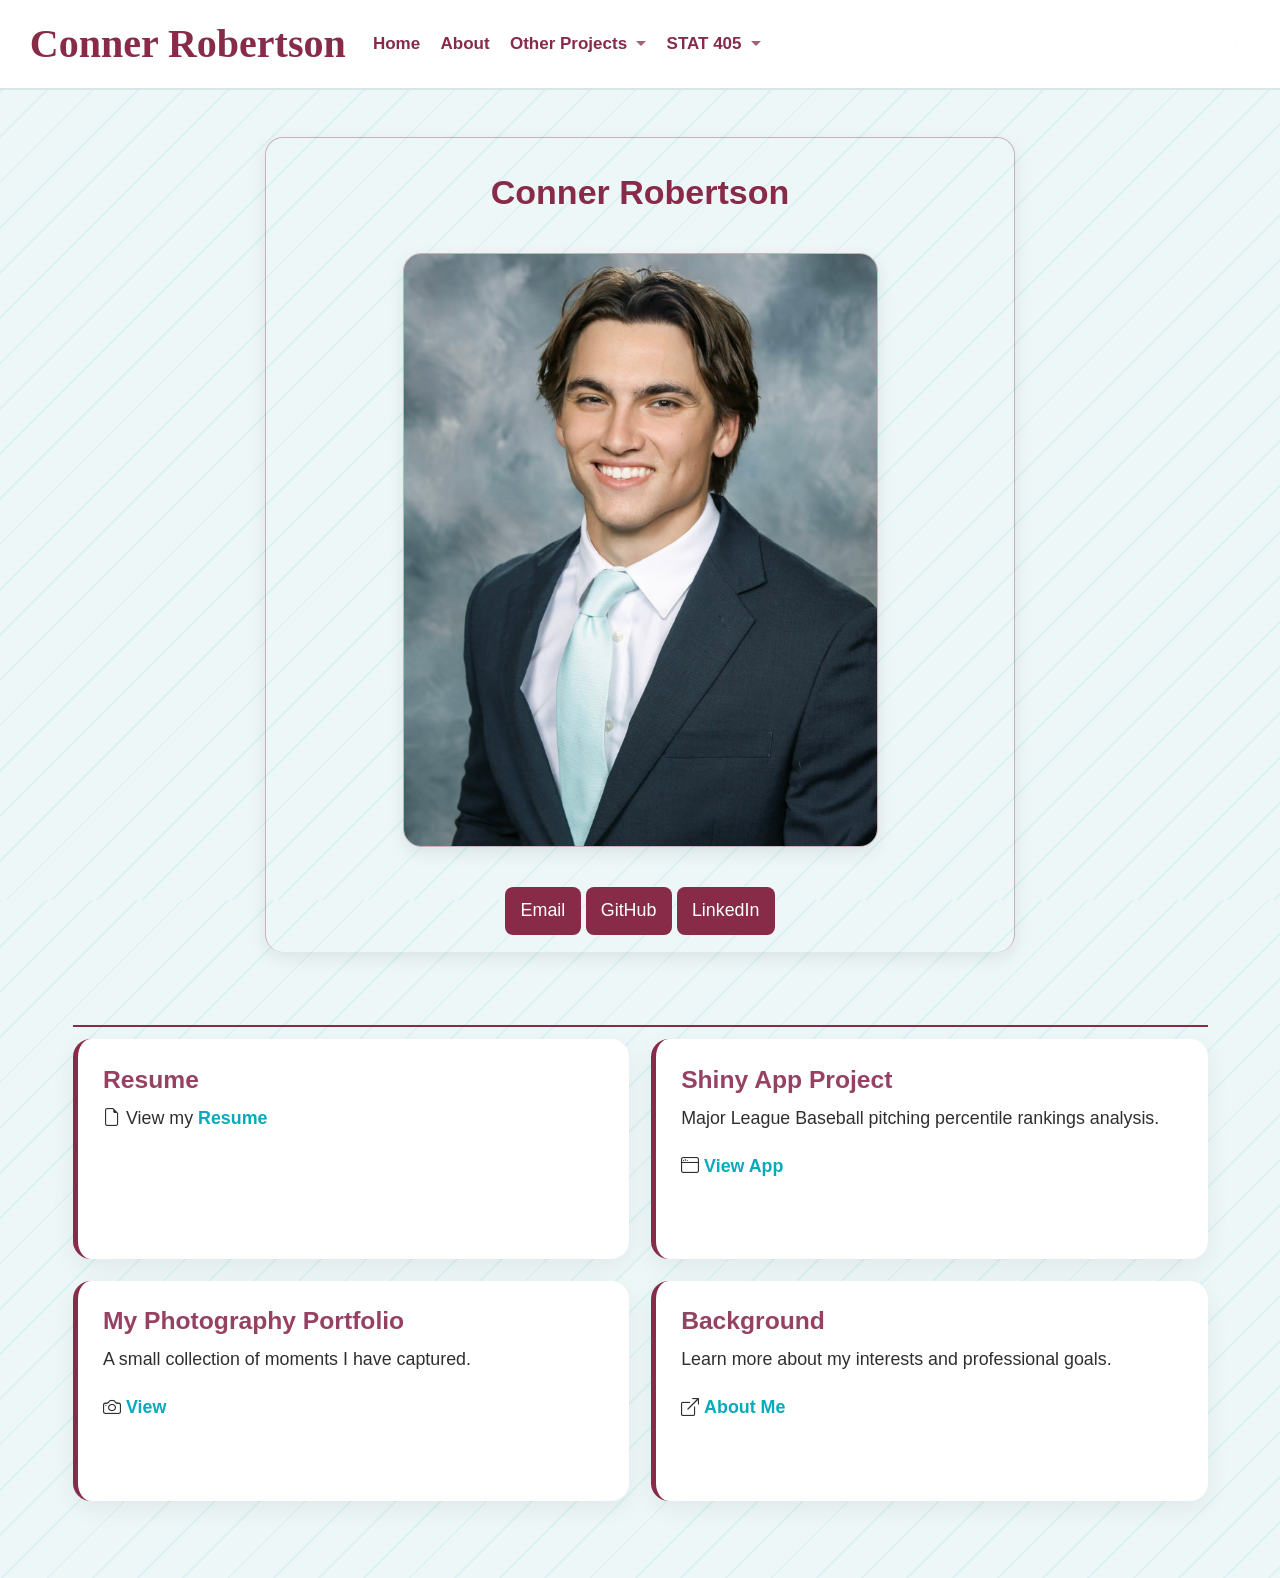
==== commit f1c6dede: "final commit?" ====
--- a/docs/index.html
+++ b/docs/index.html
@@ -120,11 +120,11 @@
     <ul class="dropdown-menu" aria-labelledby="nav-menu-stat-405">    
         <li>
     <a class="dropdown-item" href="./sql_project.html">
- <span class="dropdown-text">SQL Database</span></a>
+ <span class="dropdown-text">SQL Database Creation</span></a>
   </li>  
         <li>
     <a class="dropdown-item" href="./text_analysis.html">
- <span class="dropdown-text">Text Analysis</span></a>
+ <span class="dropdown-text">Textual Analysis of the Four Gospels</span></a>
   </li>  
         <li>
     <a class="dropdown-item" href="./package.html">
@@ -133,6 +133,10 @@
         <li>
     <a class="dropdown-item" href="./poster.html">
  <span class="dropdown-text">KFYO Poster Project</span></a>
+  </li>  
+        <li>
+    <a class="dropdown-item" href="./stylo.html">
+ <span class="dropdown-text">Sylo Package Analysis</span></a>
   </li>  
     </ul>
   </li>
@@ -171,7 +175,7 @@
 <section id="shiny-app-project" class="level3 project-card">
 <h3 class="anchored" data-anchor-id="shiny-app-project">Shiny App Project</h3>
 <p>Major League Baseball pitching percentile rankings analysis.</p>
-<p><i class="bi bi-box-arrow-up-right"></i> <a href="https://jxajm8-conner-robertson.shinyapps.io/project/" target="_blank">Learn More</a></p>
+<p><i class="bi bi-window"></i> <a href="./shiny-app.html">View App</a></p>
 </section>
 <section id="my-photography-portfolio" class="level3 project-card static-card">
 <h3 class="anchored" data-anchor-id="my-photography-portfolio">My Photography Portfolio</h3>
--- a/docs/styles.css
+++ b/docs/styles.css
@@ -160,6 +160,23 @@
   color: white !important;
 }
 
+.kalman-ascii {
+  text-align: center;
+  margin: 2rem 0;
+}
+
+.kalman-ascii pre {
+  display: inline-block;
+  text-align: left;
+  font-size: 1.35rem;
+  line-height: 1.6;
+  padding: 1.5rem 2rem;
+  border-radius: 15px;
+  background-color: #f4f6f8;
+  border: 1px solid #ddd;
+  box-shadow: 0 4px 12px rgba(0, 0, 0, 0.08);
+}
+
 /* Make cards in grids the same height */
 .grid {
   align-items: stretch;
@@ -180,6 +197,20 @@
   line-height: 1.7;
 }
 
+.shiny-page-embed {
+  margin-top: 1.5rem;
+  margin-bottom: 2rem;
+}
+
+.shiny-page-embed iframe {
+  width: 100%;
+  height: 1000px;
+  border: 1px solid #ddd;
+  border-radius: 14px;
+  background-color: white;
+  box-shadow: 0 4px 14px rgba(0, 0, 0, 0.12);
+}
+
 /* Existing image style */
 .profile-pic {
   display: block;
@@ -209,7 +240,7 @@
 .profile-photo {
   display: block;
   width: 100%;
-  max-width: 500px;
+  max-width: 475px;
   margin: 40px auto 25px auto;
   border: 1px solid rgba(135, 43, 73, 0.35);
   border-radius: 18px;
